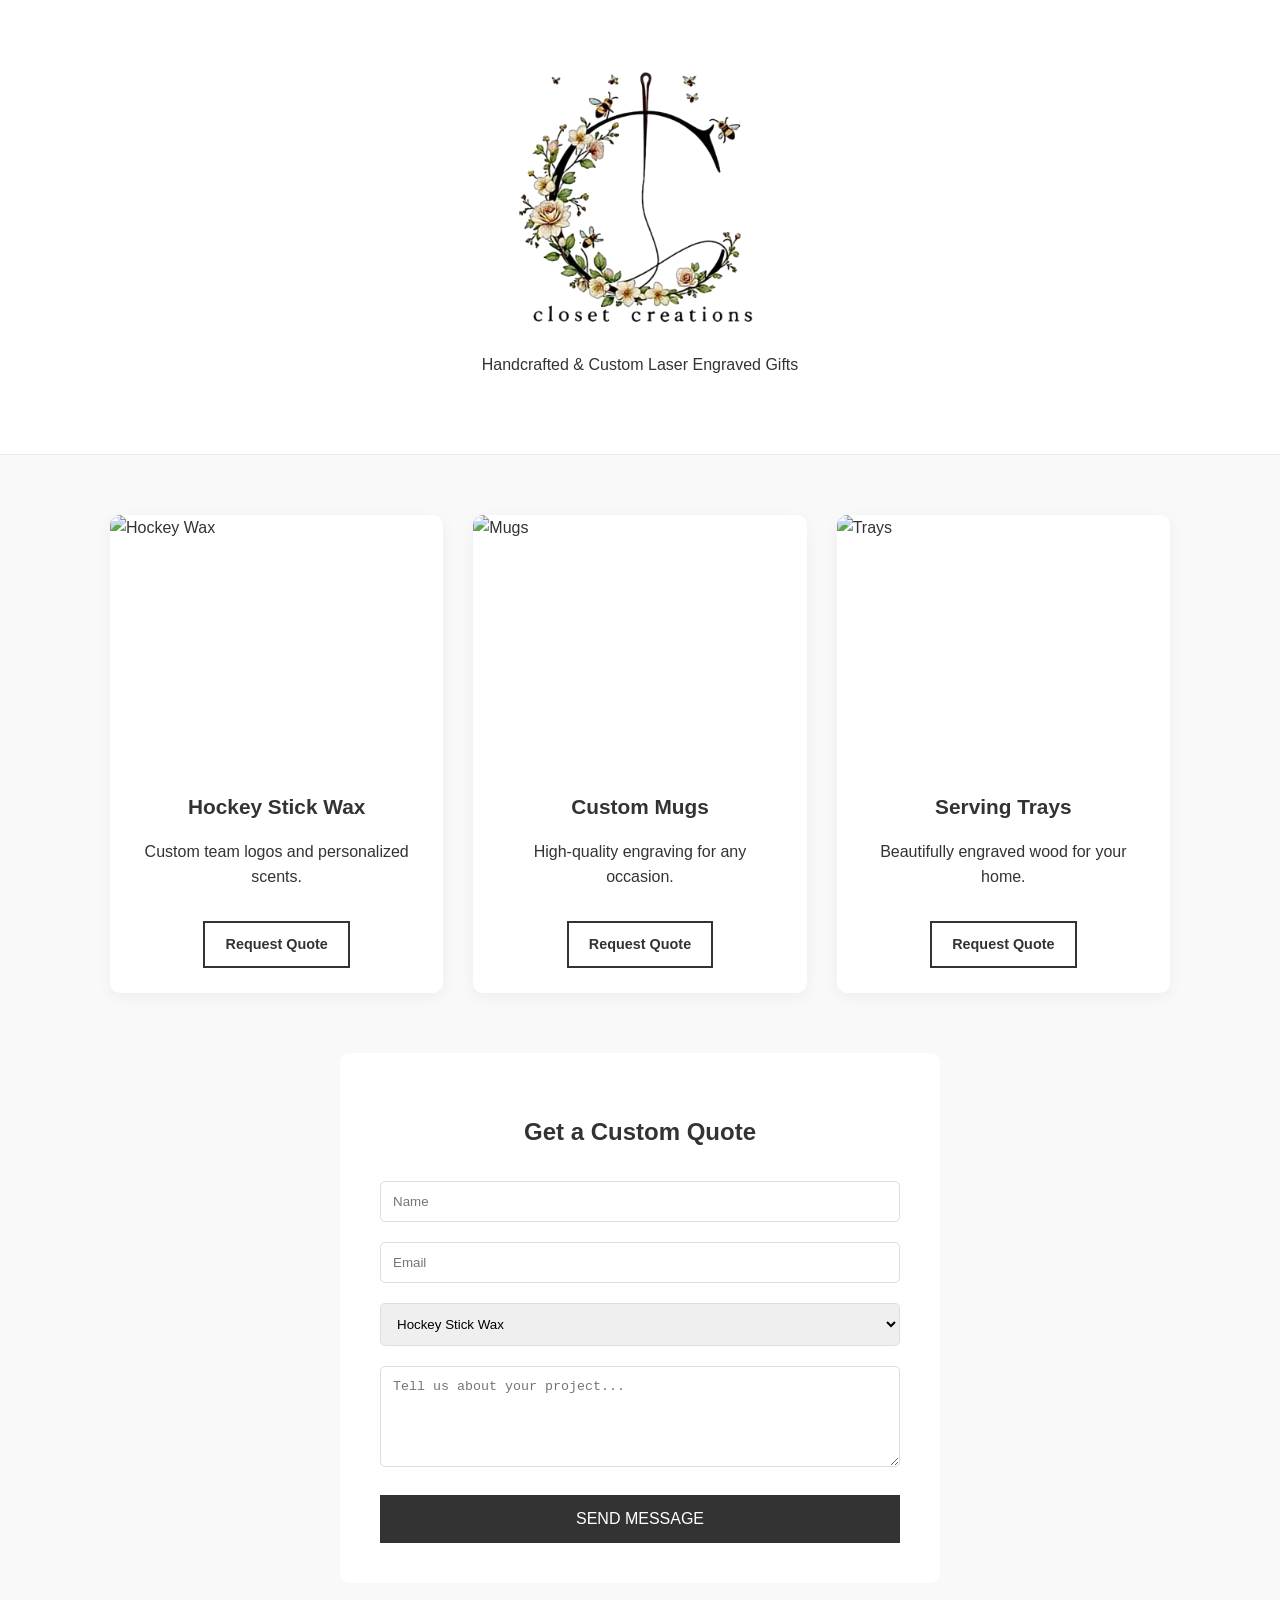
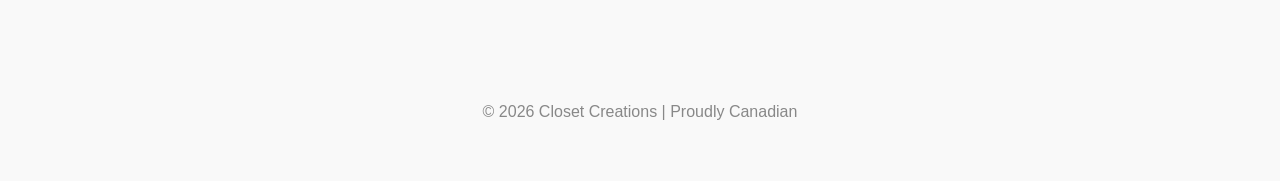
==== index.html @ 0e1206bb "Update index.html" ====
<!DOCTYPE html>
<html lang="en">
<head>
    <meta charset="UTF-8">
    <meta name="viewport" content="width=device-width, initial-scale=1.0">
    <title>Closet Creations | Custom Laser Engraving</title>
    <link rel="stylesheet" href="style.css?v=1.0">
    <link rel="icon" type="image/png" href="favicon.png">
</head>
<body>

<header>
    <div class="container">
        <a href="index.html">
            <img src="logo.png" alt="Closet Creations Logo" class="main-logo">
        </a>
        <p>Handcrafted & Custom Laser Engraved Gifts</p>
    </div>
</header>

    <main class="container">
        <section class="product-grid">
            <div class="product-card">
                <img src="https://picsum.photos/id/1060/500/400" alt="Hockey Wax">
                <div class="card-info">
                    <h3>Hockey Stick Wax</h3>
                    <p>Custom team logos and personalized scents.</p>
                    <a href="#quote" class="btn">Request Quote</a>
                </div>
            </div>

            <div class="product-card">
                <img src="https://picsum.photos/id/429/500/400" alt="Mugs">
                <div class="card-info">
                    <h3>Custom Mugs</h3>
                    <p>High-quality engraving for any occasion.</p>
                    <a href="#quote" class="btn">Request Quote</a>
                </div>
            </div>

            <div class="product-card">
                <img src="https://picsum.photos/id/435/500/400" alt="Trays">
                <div class="card-info">
                    <h3>Serving Trays</h3>
                    <p>Beautifully engraved wood for your home.</p>
                    <a href="#quote" class="btn">Request Quote</a>
                </div>
            </div>
        </section>

        <section id="quote" class="form-section">
            <h2>Get a Custom Quote</h2>
            <form action="https://formspree.io/f/xbdaebqy" method="POST">
                <input type="hidden" name="_next" value="https://shopclosetcreations.ca/thanks.html">
                
                <input type="text" name="name" placeholder="Name" required>
                <input type="email" name="email" placeholder="Email" required>
                <select name="product">
                    <option value="hockey-wax">Hockey Stick Wax</option>
                    <option value="mugs">Engraved Mugs</option>
                    <option value="trays">Serving Trays</option>
                </select>
                <textarea name="message" placeholder="Tell us about your project..." rows="5" required></textarea>
                <button type="submit">Send Message</button>
                <form action="https://formspree.io/f/xbdaebqy" method="POST">
    <input type="hidden" name="_next" value="https://shopclosetcreations.ca/thanks.html">
    
    </form>
            </form>
        </section>
    </main>

    <footer>
        <p>&copy; 2026 Closet Creations | Proudly Canadian</p>
    </footer>

</body>
</html>
---- style.css ----
/* Reset & Base Styles */
* { box-sizing: border-box; }
body { 
    margin: 0; 
    font-family: 'Helvetica Neue', Arial, sans-serif; 
    line-height: 1.6; 
    background-color: #f9f9f9; 
    color: #333;
}

.container { 
    max-width: 1100px; 
    margin: 0 auto; 
    padding: 0 20px; 
}

/* Header */
header {
    background: white;
    padding: 60px 0;
    text-align: center;
    border-bottom: 1px solid #eaeaea;
}

header h1 { 
    margin: 0; 
    font-size: 2.5rem; 
    letter-spacing: 2px; 
    text-transform: uppercase; 
}

/* The Grid (The Tiles) */
.product-grid {
    display: grid;
    grid-template-columns: repeat(auto-fit, minmax(300px, 1fr));
    gap: 30px;
    margin: 60px 0;
}

.product-card {
    background: #fff;
    border-radius: 10px;
    overflow: hidden;
    box-shadow: 0 4px 15px rgba(0,0,0,0.05);
    transition: 0.3s;
}

.product-card:hover { transform: translateY(-5px); }

.product-card img {
    width: 100%;
    height: 250px;
    object-fit: cover;
    display: block;
}

.card-info { padding: 25px; text-align: center; }

.card-info h3 { margin: 0 0 10px; font-size: 1.3rem; }

.btn {
    display: inline-block;
    margin-top: 15px;
    padding: 10px 20px;
    border: 2px solid #333;
    text-decoration: none;
    color: #333;
    font-weight: bold;
    font-size: 0.9rem;
}

.btn:hover { background: #333; color: #fff; }

/* Quote Form */
.form-section {
    background: #fff;
    padding: 40px;
    border-radius: 10px;
    max-width: 600px;
    margin: 60px auto;
}

.form-section h2 { text-align: center; margin-bottom: 30px; }

form input, form select, form textarea {
    width: 100%;
    padding: 12px;
    margin-bottom: 20px;
    border: 1px solid #ddd;
    border-radius: 5px;
}

button {
    width: 100%;
    background: #333;
    color: #fff;
    padding: 15px;
    border: none;
    font-size: 1rem;
    cursor: pointer;
    text-transform: uppercase;
}

footer { text-align: center; padding: 40px; color: #888; }

.main-logo {
    max-width: 250px; /* Adjust this number to fit her logo design */
    height: auto;
    margin-bottom: 10px;
    display: block;
    margin-left: auto;
    margin-right: auto;
}

/* Removes the underline if the logo is a link */
header a {
    text-decoration: none;
}
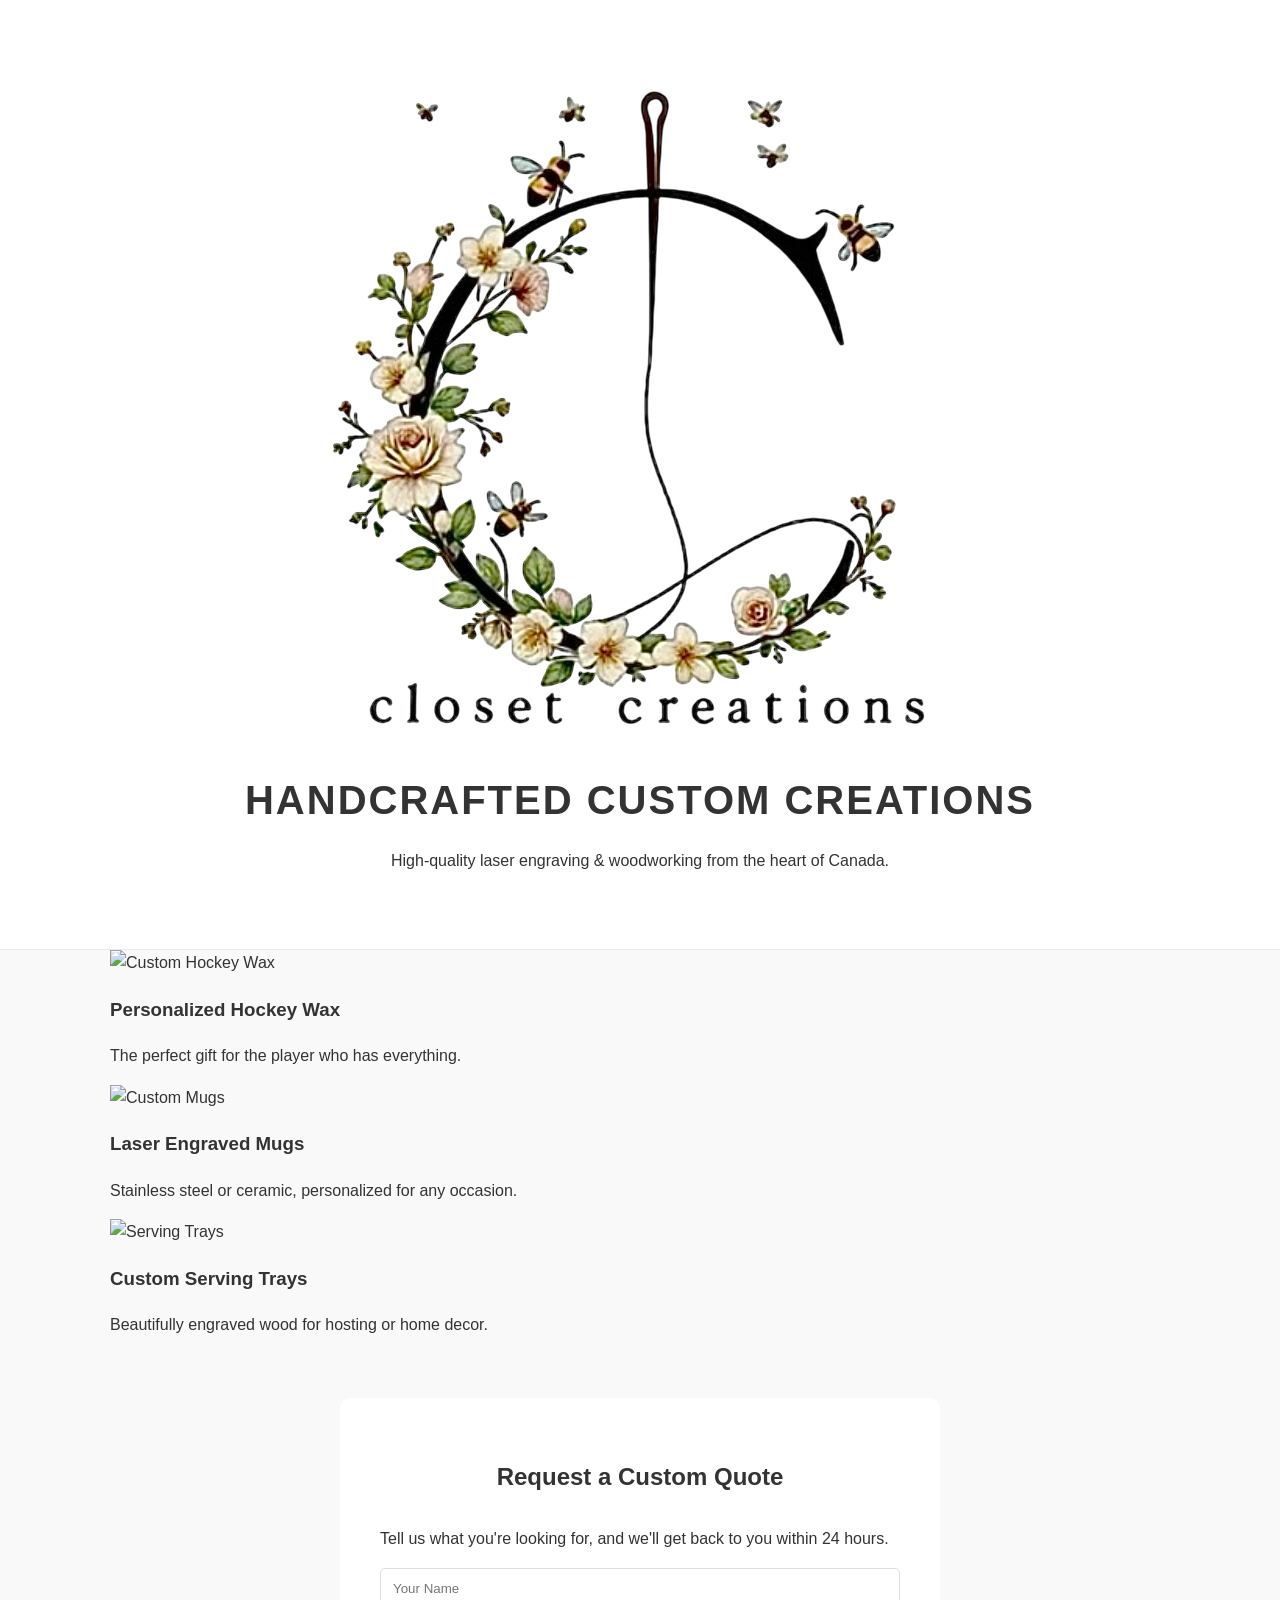
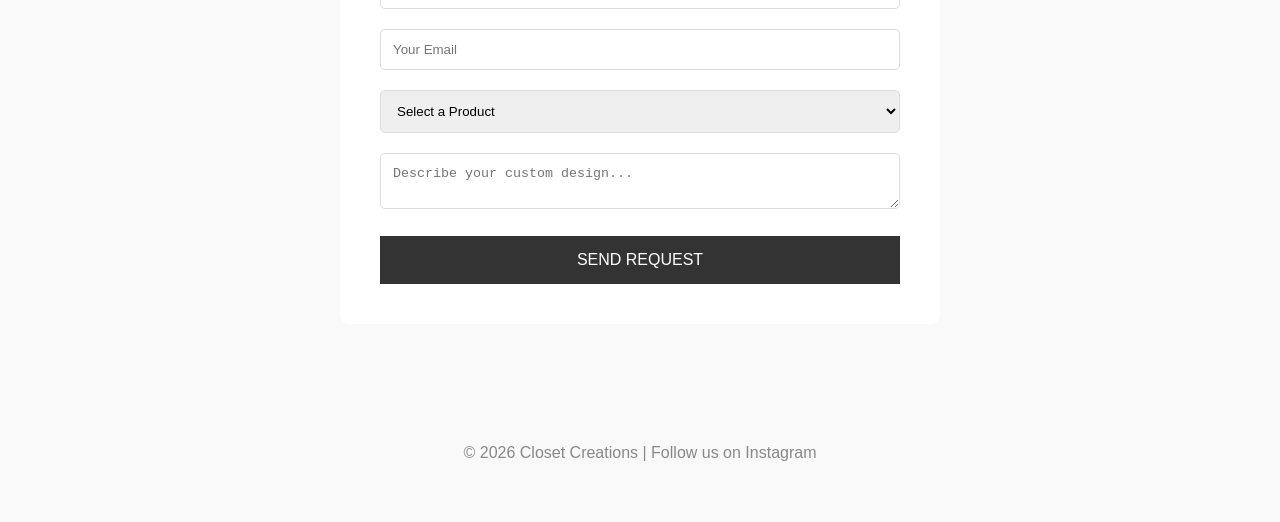
==== commit 5ade8876: "Update index.html" ====
--- a/index.html
+++ b/index.html
@@ -4,75 +4,96 @@
     <meta charset="UTF-8">
     <meta name="viewport" content="width=device-width, initial-scale=1.0">
     <title>Closet Creations | Custom Laser Engraving</title>
-    <link rel="stylesheet" href="style.css?v=1.0">
-    <link rel="icon" type="image/png" href="favicon.png">
+    <link rel="icon" type="image/x-icon" href="favicon.ico">
+    <link rel="stylesheet" href="style.css">
 </head>
 <body>
 
-<header>
-    <div class="container">
-        <a href="index.html">
-            <img src="logo.png" alt="Closet Creations Logo" class="main-logo">
-        </a>
-        <p>Handcrafted & Custom Laser Engraved Gifts</p>
-    </div>
-</header>
+    <header>
+        <div class="container">
+            <img src="logo.png" alt="Closet Creations Logo" class="logo">
+            <h1>Handcrafted Custom Creations</h1>
+            <p>High-quality laser engraving & woodworking from the heart of Canada.</p>
+        </div>
+    </header>
 
     <main class="container">
-        <section class="product-grid">
-            <div class="product-card">
-                <img src="https://picsum.photos/id/1060/500/400" alt="Hockey Wax">
-                <div class="card-info">
-                    <h3>Hockey Stick Wax</h3>
-                    <p>Custom team logos and personalized scents.</p>
-                    <a href="#quote" class="btn">Request Quote</a>
-                </div>
+        <section class="grid">
+            <div class="card">
+                <img src="hockey-wax.jpg" alt="Custom Hockey Wax">
+                <h3>Personalized Hockey Wax</h3>
+                <p>The perfect gift for the player who has everything.</p>
             </div>
-
-            <div class="product-card">
-                <img src="https://picsum.photos/id/429/500/400" alt="Mugs">
-                <div class="card-info">
-                    <h3>Custom Mugs</h3>
-                    <p>High-quality engraving for any occasion.</p>
-                    <a href="#quote" class="btn">Request Quote</a>
-                </div>
+            <div class="card">
+                <img src="mugs.jpg" alt="Custom Mugs">
+                <h3>Laser Engraved Mugs</h3>
+                <p>Stainless steel or ceramic, personalized for any occasion.</p>
             </div>
-
-            <div class="product-card">
-                <img src="https://picsum.photos/id/435/500/400" alt="Trays">
-                <div class="card-info">
-                    <h3>Serving Trays</h3>
-                    <p>Beautifully engraved wood for your home.</p>
-                    <a href="#quote" class="btn">Request Quote</a>
-                </div>
+            <div class="card">
+                <img src="trays.jpg" alt="Serving Trays">
+                <h3>Custom Serving Trays</h3>
+                <p>Beautifully engraved wood for hosting or home decor.</p>
             </div>
         </section>
 
-        <section id="quote" class="form-section">
-            <h2>Get a Custom Quote</h2>
-            <form action="https://formspree.io/f/xbdaebqy" method="POST">
-                <input type="hidden" name="_next" value="https://shopclosetcreations.ca/thanks.html">
+        <section id="contact" class="form-section">
+            <h2>Request a Custom Quote</h2>
+            <p>Tell us what you're looking for, and we'll get back to you within 24 hours.</p>
+            
+            <form id="quote-form" action="https://formspree.io/f/xbdaebqy" method="POST">
+                <input type="text" name="name" placeholder="Your Name" required>
+                <input type="email" name="email" placeholder="Your Email" required>
+                <select name="product" required>
+                    <option value="" disabled selected>Select a Product</option>
+                    <option value="Hockey Wax">Hockey Wax</option>
+                    <option value="Mugs">Custom Mugs</option>
+                    <option value="Trays">Serving Trays</option>
+                    <option value="Other">Other / Custom Request</option>
+                </select>
+                <textarea name="message" placeholder="Describe your custom design..." required></textarea>
                 
-                <input type="text" name="name" placeholder="Name" required>
-                <input type="email" name="email" placeholder="Email" required>
-                <select name="product">
-                    <option value="hockey-wax">Hockey Stick Wax</option>
-                    <option value="mugs">Engraved Mugs</option>
-                    <option value="trays">Serving Trays</option>
-                </select>
-                <textarea name="message" placeholder="Tell us about your project..." rows="5" required></textarea>
-                <button type="submit">Send Message</button>
-                <form action="https://formspree.io/f/xbdaebqy" method="POST">
-    <input type="hidden" name="_next" value="https://shopclosetcreations.ca/thanks.html">
-    
-    </form>
+                <button type="submit" id="submit-btn">Send Request</button>
             </form>
         </section>
     </main>
 
     <footer>
-        <p>&copy; 2026 Closet Creations | Proudly Canadian</p>
+        <p>&copy; 2026 Closet Creations | Follow us on Instagram</p>
     </footer>
+
+    <script>
+        const form = document.getElementById("quote-form");
+        const btn = document.getElementById("submit-btn");
+
+        form.addEventListener("submit", async function(e) {
+            e.preventDefault(); // Stop the page from leaving
+            btn.innerText = "Sending...";
+            btn.disabled = true;
+
+            const data = new FormData(form);
+            
+            try {
+                const response = await fetch(form.action, {
+                    method: 'POST',
+                    body: data,
+                    headers: { 'Accept': 'application/json' }
+                });
+
+                if (response.ok) {
+                    // This bypasses the Formspree paywall!
+                    window.location.href = "thanks.html"; 
+                } else {
+                    alert("Oops! There was a problem. Please try again or email us directly.");
+                    btn.innerText = "Send Request";
+                    btn.disabled = false;
+                }
+            } catch (error) {
+                alert("Network error. Please check your connection.");
+                btn.innerText = "Send Request";
+                btn.disabled = false;
+            }
+        });
+    </script>
 
 </body>
 </html>
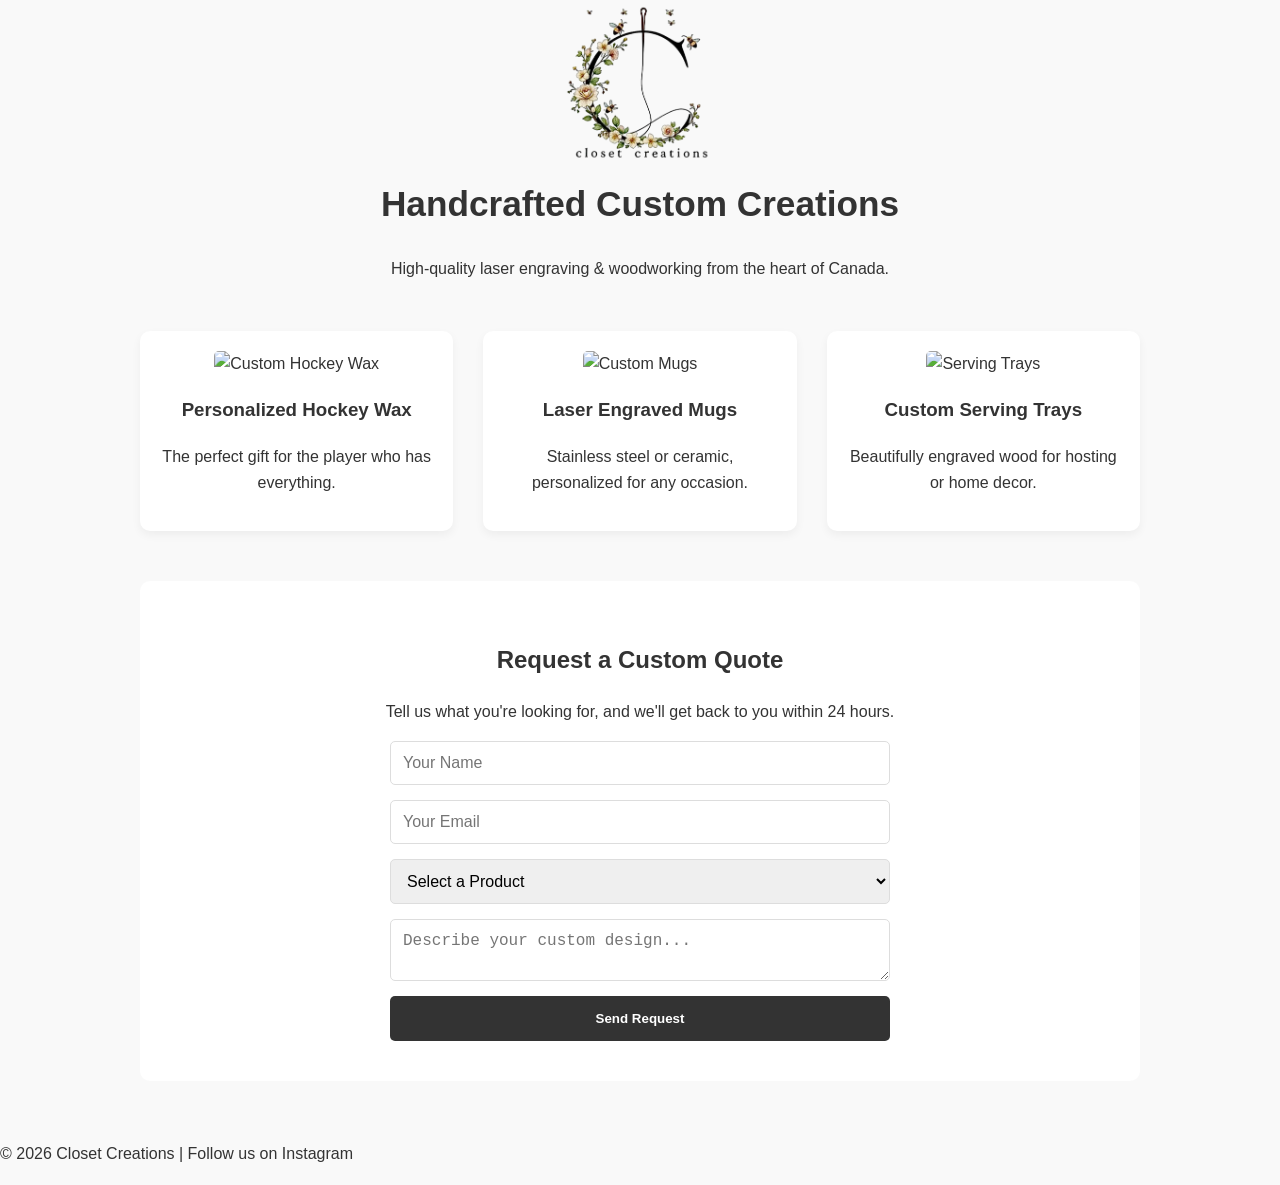
==== commit 90dfaaf5: "Update index.html" ====
--- a/index.html
+++ b/index.html
@@ -11,7 +11,7 @@
 
     <header>
         <div class="container">
-            <img src="logo.png" alt="Closet Creations Logo" class="logo">
+            <img src="logo.png" alt="Closet Creations Logo" style="max-width: 150px; height: auto; display: block; margin: 0 auto;">
             <h1>Handcrafted Custom Creations</h1>
             <p>High-quality laser engraving & woodworking from the heart of Canada.</p>
         </div>
--- a/style.css
+++ b/style.css
@@ -1,118 +1,92 @@
-/* Reset & Base Styles */
-* { box-sizing: border-box; }
-body { 
-    margin: 0; 
-    font-family: 'Helvetica Neue', Arial, sans-serif; 
-    line-height: 1.6; 
-    background-color: #f9f9f9; 
+/* General Setup */
+body {
+    font-family: 'Helvetica Neue', Arial, sans-serif;
+    margin: 0;
+    padding: 0;
+    background-color: #f9f9f9;
     color: #333;
+    line-height: 1.6;
 }
 
-.container { 
-    max-width: 1100px; 
-    margin: 0 auto; 
-    padding: 0 20px; 
+.container {
+    max-width: 1000px;
+    margin: 0 auto;
+    padding: 0 20px;
+    text-align: center; /* Centers the text and logo */
 }
 
-/* Header */
-header {
-    background: white;
-    padding: 60px 0;
-    text-align: center;
-    border-bottom: 1px solid #eaeaea;
+/* Logo Fix */
+.logo {
+    max-width: 180px; /* Adjust this number to make logo smaller/bigger */
+    height: auto;
+    margin-top: 40px;
 }
 
-header h1 { 
-    margin: 0; 
-    font-size: 2.5rem; 
-    letter-spacing: 2px; 
-    text-transform: uppercase; 
+header h1 {
+    margin-top: 10px;
+    font-size: 2.2rem;
 }
 
-/* The Grid (The Tiles) */
-.product-grid {
+/* Grid / Tiles Fix */
+.grid {
     display: grid;
-    grid-template-columns: repeat(auto-fit, minmax(300px, 1fr));
+    grid-template-columns: repeat(auto-fit, minmax(280px, 1fr));
     gap: 30px;
-    margin: 60px 0;
+    margin: 50px 0;
 }
 
-.product-card {
-    background: #fff;
+.card {
+    background: white;
+    padding: 20px;
     border-radius: 10px;
-    overflow: hidden;
-    box-shadow: 0 4px 15px rgba(0,0,0,0.05);
-    transition: 0.3s;
+    box-shadow: 0 4px 10px rgba(0,0,0,0.05);
+    transition: transform 0.2s;
 }
 
-.product-card:hover { transform: translateY(-5px); }
-
-.product-card img {
-    width: 100%;
-    height: 250px;
-    object-fit: cover;
-    display: block;
+.card:hover {
+    transform: translateY(-5px);
 }
 
-.card-info { padding: 25px; text-align: center; }
-
-.card-info h3 { margin: 0 0 10px; font-size: 1.3rem; }
-
-.btn {
-    display: inline-block;
-    margin-top: 15px;
-    padding: 10px 20px;
-    border: 2px solid #333;
-    text-decoration: none;
-    color: #333;
-    font-weight: bold;
-    font-size: 0.9rem;
+.card img {
+    width: 100%;
+    height: 200px;
+    object-fit: cover; /* Keeps photos from looking squashed */
+    border-radius: 5px;
 }
 
-.btn:hover { background: #333; color: #fff; }
-
-/* Quote Form */
+/* Form Styling */
 .form-section {
     background: #fff;
     padding: 40px;
     border-radius: 10px;
-    max-width: 600px;
-    margin: 60px auto;
+    margin-bottom: 60px;
 }
 
-.form-section h2 { text-align: center; margin-bottom: 30px; }
+form {
+    display: flex;
+    flex-direction: column;
+    gap: 15px;
+    max-width: 500px;
+    margin: 0 auto; /* Centers the form */
+}
 
-form input, form select, form textarea {
-    width: 100%;
+input, textarea, select {
     padding: 12px;
-    margin-bottom: 20px;
     border: 1px solid #ddd;
     border-radius: 5px;
+    font-size: 1rem;
 }
 
 button {
-    width: 100%;
+    padding: 15px;
     background: #333;
-    color: #fff;
-    padding: 15px;
+    color: white;
     border: none;
-    font-size: 1rem;
+    border-radius: 5px;
     cursor: pointer;
-    text-transform: uppercase;
+    font-weight: bold;
 }
 
-footer { text-align: center; padding: 40px; color: #888; }
-
-.main-logo {
-    max-width: 250px; /* Adjust this number to fit her logo design */
-    height: auto;
-    margin-bottom: 10px;
-    display: block;
-    margin-left: auto;
-    margin-right: auto;
+button:disabled {
+    background: #888;
 }
-
-/* Removes the underline if the logo is a link */
-header a {
-    text-decoration: none;
-}
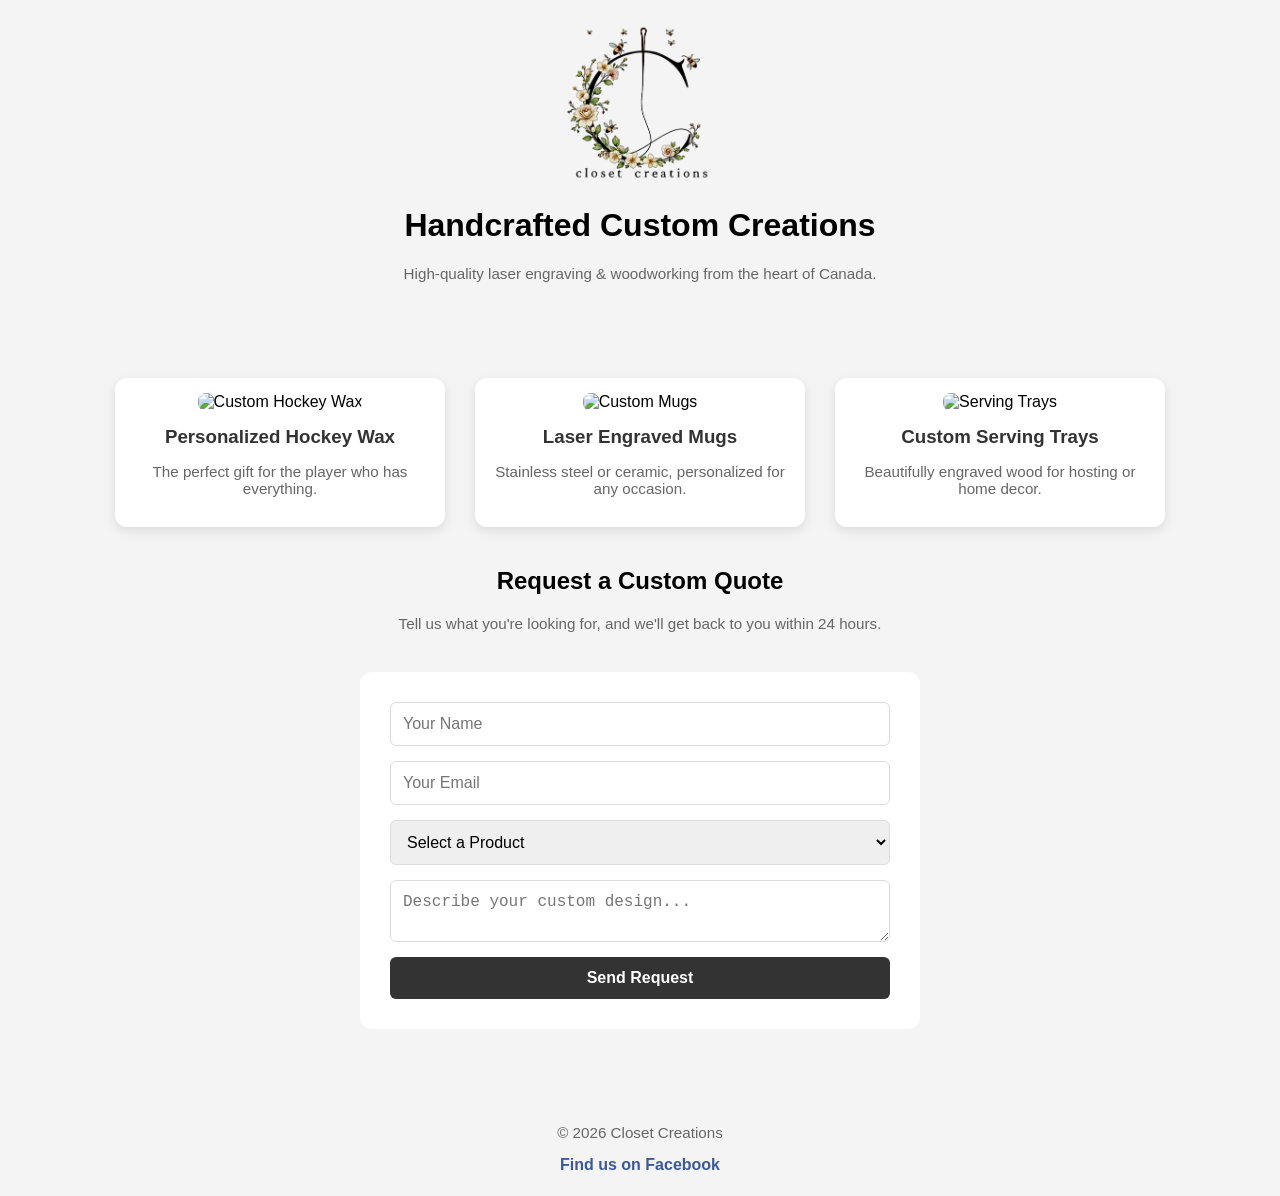
==== commit 3ba14ff3: "Update index.html" ====
--- a/index.html
+++ b/index.html
@@ -57,9 +57,16 @@
         </section>
     </main>
 
-    <footer>
-        <p>&copy; 2026 Closet Creations | Follow us on Instagram</p>
-    </footer>
+   <footer>
+    <div class="container">
+        <p>&copy; 2026 Closet Creations</p>
+        <div class="social-links">
+            <a href="https://www.facebook.com/your-page-link" target="_blank" style="text-decoration: none; color: #3b5998; font-weight: bold;">
+                Find us on Facebook
+            </a>
+        </div>
+    </div>
+</footer>
 
     <script>
         const form = document.getElementById("quote-form");
--- a/style.css
+++ b/style.css
@@ -1,45 +1,41 @@
-/* General Setup */
+/* General Layout */
 body {
-    font-family: 'Helvetica Neue', Arial, sans-serif;
+    font-family: 'Segoe UI', Tahoma, Geneva, Verdana, sans-serif;
     margin: 0;
     padding: 0;
-    background-color: #f9f9f9;
-    color: #333;
-    line-height: 1.6;
+    background-color: #f4f4f4;
+    text-align: center;
 }
 
 .container {
-    max-width: 1000px;
+    max-width: 1100px;
     margin: 0 auto;
-    padding: 0 20px;
-    text-align: center; /* Centers the text and logo */
+    padding: 20px;
 }
 
-/* Logo Fix */
+/* Logo Styling - Forces it to be small */
 .logo {
-    max-width: 180px; /* Adjust this number to make logo smaller/bigger */
+    max-width: 150px;
     height: auto;
-    margin-top: 40px;
+    margin-top: 30px;
 }
 
-header h1 {
-    margin-top: 10px;
-    font-size: 2.2rem;
+/* THE GRID - This makes the tiles align properly */
+.grid {
+    display: flex;
+    flex-wrap: wrap;
+    justify-content: center;
+    gap: 30px;
+    margin: 40px 0;
 }
 
-/* Grid / Tiles Fix */
-.grid {
-    display: grid;
-    grid-template-columns: repeat(auto-fit, minmax(280px, 1fr));
-    gap: 30px;
-    margin: 50px 0;
-}
-
+/* THE CARDS - Individual tiles */
 .card {
     background: white;
-    padding: 20px;
-    border-radius: 10px;
-    box-shadow: 0 4px 10px rgba(0,0,0,0.05);
+    width: 300px;
+    padding: 15px;
+    border-radius: 12px;
+    box-shadow: 0 4px 12px rgba(0,0,0,0.1);
     transition: transform 0.2s;
 }
 
@@ -49,44 +45,48 @@
 
 .card img {
     width: 100%;
-    height: 200px;
-    object-fit: cover; /* Keeps photos from looking squashed */
-    border-radius: 5px;
+    height: 250px;
+    object-fit: cover; /* This stops images from stretching */
+    border-radius: 8px;
 }
 
-/* Form Styling */
-.form-section {
-    background: #fff;
-    padding: 40px;
-    border-radius: 10px;
-    margin-bottom: 60px;
+h3 {
+    margin: 15px 0 10px;
+    color: #333;
 }
 
-form {
+p {
+    color: #666;
+    font-size: 0.95rem;
+}
+
+/* Form Styles */
+#quote-form {
+    max-width: 500px;
+    margin: 40px auto;
     display: flex;
     flex-direction: column;
     gap: 15px;
-    max-width: 500px;
-    margin: 0 auto; /* Centers the form */
+    background: white;
+    padding: 30px;
+    border-radius: 12px;
 }
 
-input, textarea, select {
+input, textarea, select, button {
     padding: 12px;
+    border-radius: 6px;
     border: 1px solid #ddd;
-    border-radius: 5px;
     font-size: 1rem;
 }
 
 button {
-    padding: 15px;
     background: #333;
     color: white;
-    border: none;
-    border-radius: 5px;
     cursor: pointer;
     font-weight: bold;
+    border: none;
 }
 
-button:disabled {
-    background: #888;
+button:hover {
+    background: #555;
 }
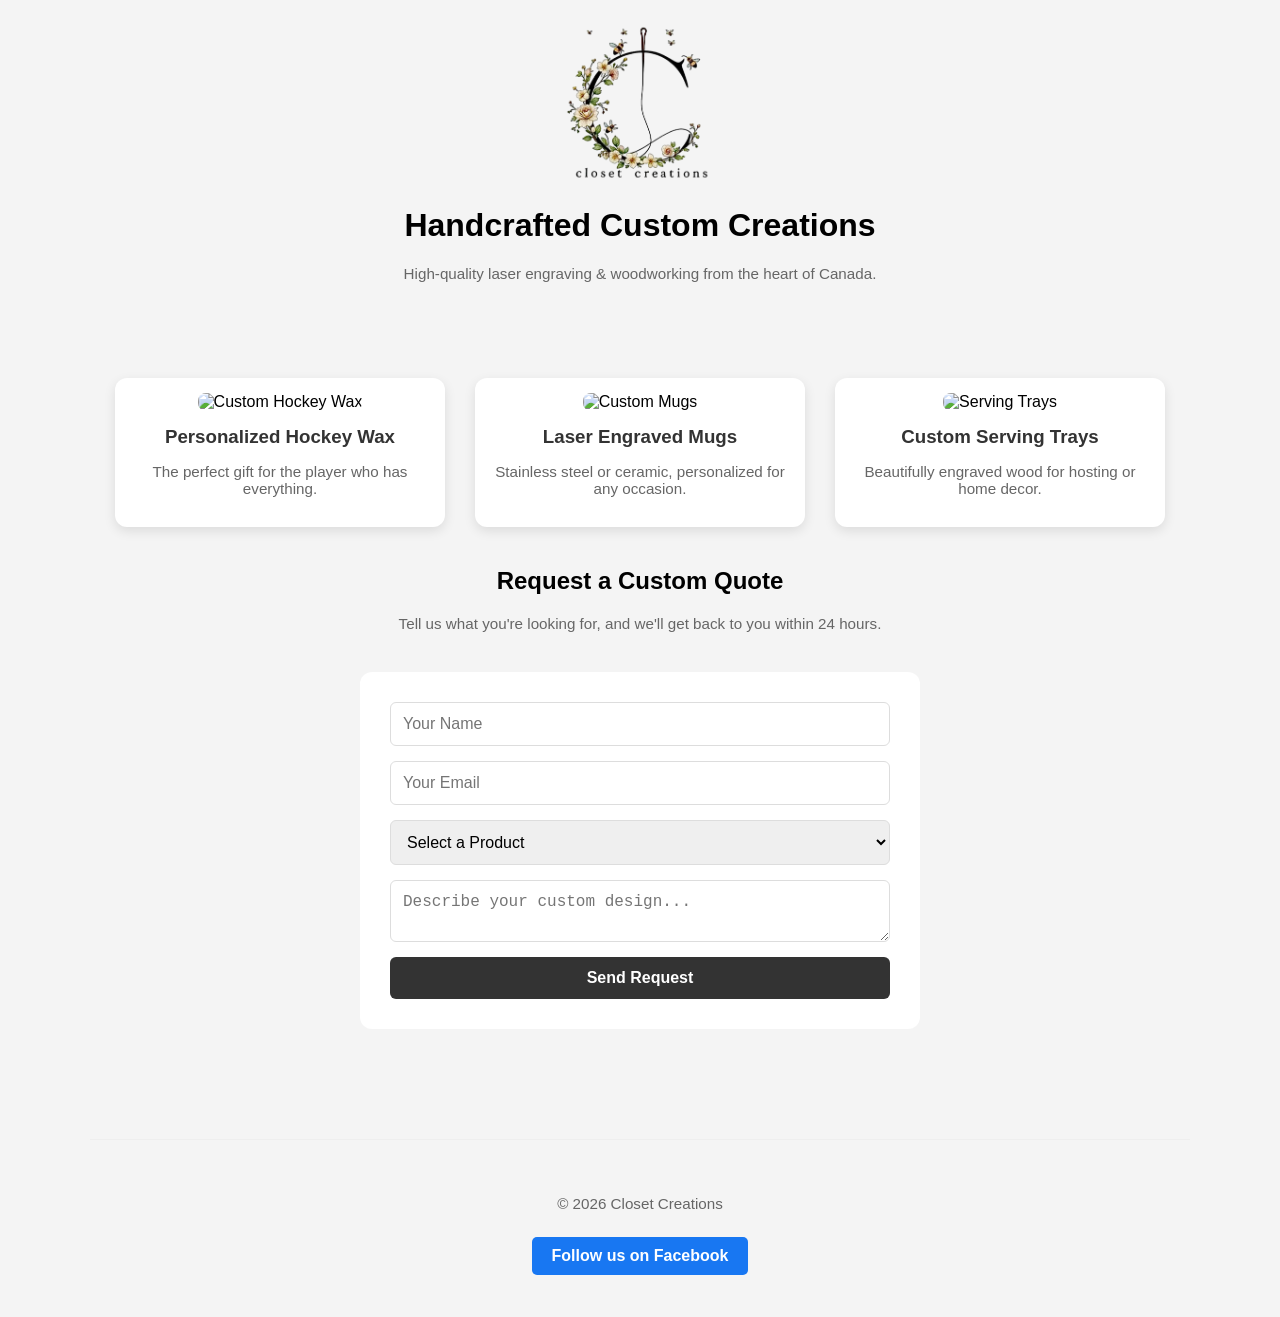
==== commit 1e395670: "Update index.html" ====
--- a/index.html
+++ b/index.html
@@ -57,14 +57,14 @@
         </section>
     </main>
 
-   <footer>
-    <div class="container">
+<footer>
+    <div class="container" style="padding: 40px 0; border-top: 1px solid #eee; margin-top: 50px;">
         <p>&copy; 2026 Closet Creations</p>
-        <div class="social-links">
-            <a href="https://www.facebook.com/your-page-link" target="_blank" style="text-decoration: none; color: #3b5998; font-weight: bold;">
-                Find us on Facebook
-            </a>
-        </div>
+        <a href="https://www.facebook.com/profile.php?id=61570063397209" 
+           target="_blank" 
+           style="display: inline-block; background-color: #1877F2; color: white; padding: 10px 20px; border-radius: 5px; text-decoration: none; font-weight: bold; margin-top: 10px;">
+           Follow us on Facebook
+        </a>
     </div>
 </footer>
 
--- a/style.css
+++ b/style.css
@@ -90,3 +90,13 @@
 button:hover {
     background: #555;
 }
+
+.social-links a {
+    display: inline-block;
+    margin-top: 10px;
+    transition: opacity 0.3s;
+}
+
+.social-links a:hover {
+    opacity: 0.7;
+}
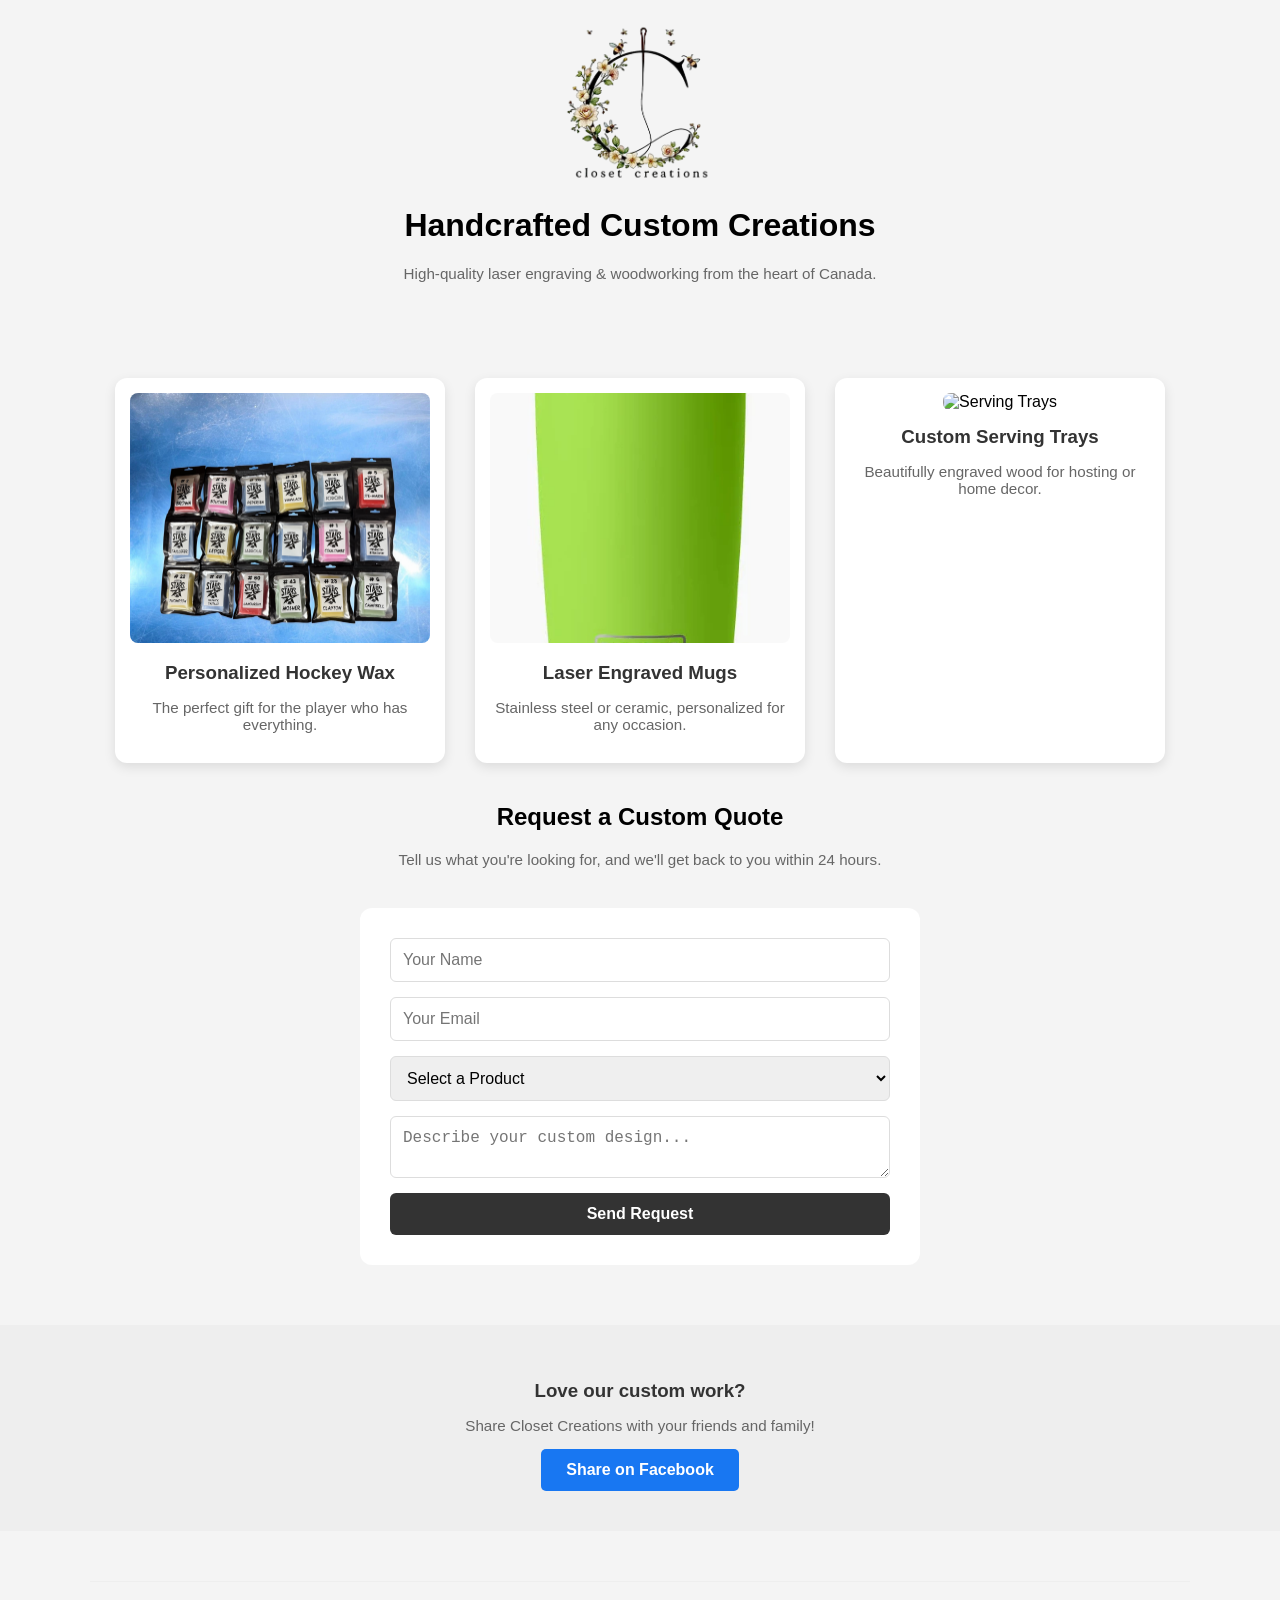
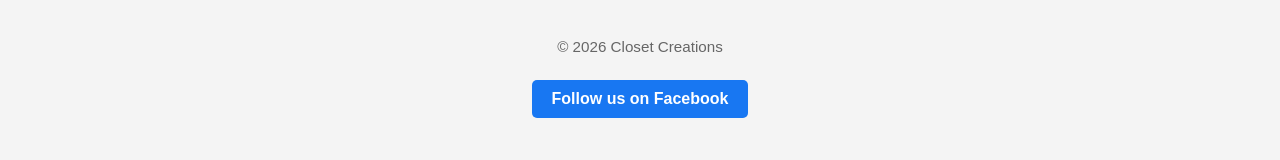
==== commit 3d775f88: "Update index.html" ====
--- a/index.html
+++ b/index.html
@@ -57,6 +57,16 @@
         </section>
     </main>
 
+    <section style="text-align: center; padding: 40px 20px; background-color: #eee;">
+    <h3>Love our custom work?</h3>
+    <p>Share Closet Creations with your friends and family!</p>
+    <a href="https://www.facebook.com/sharer/sharer.php?u=https://shopclosetcreations.ca" 
+       target="_blank" 
+       style="background: #1877F2; color: white; padding: 12px 25px; border-radius: 5px; text-decoration: none; font-weight: bold; display: inline-block;">
+       Share on Facebook
+    </a>
+</section>
+
 <footer>
     <div class="container" style="padding: 40px 0; border-top: 1px solid #eee; margin-top: 50px;">
         <p>&copy; 2026 Closet Creations</p>
